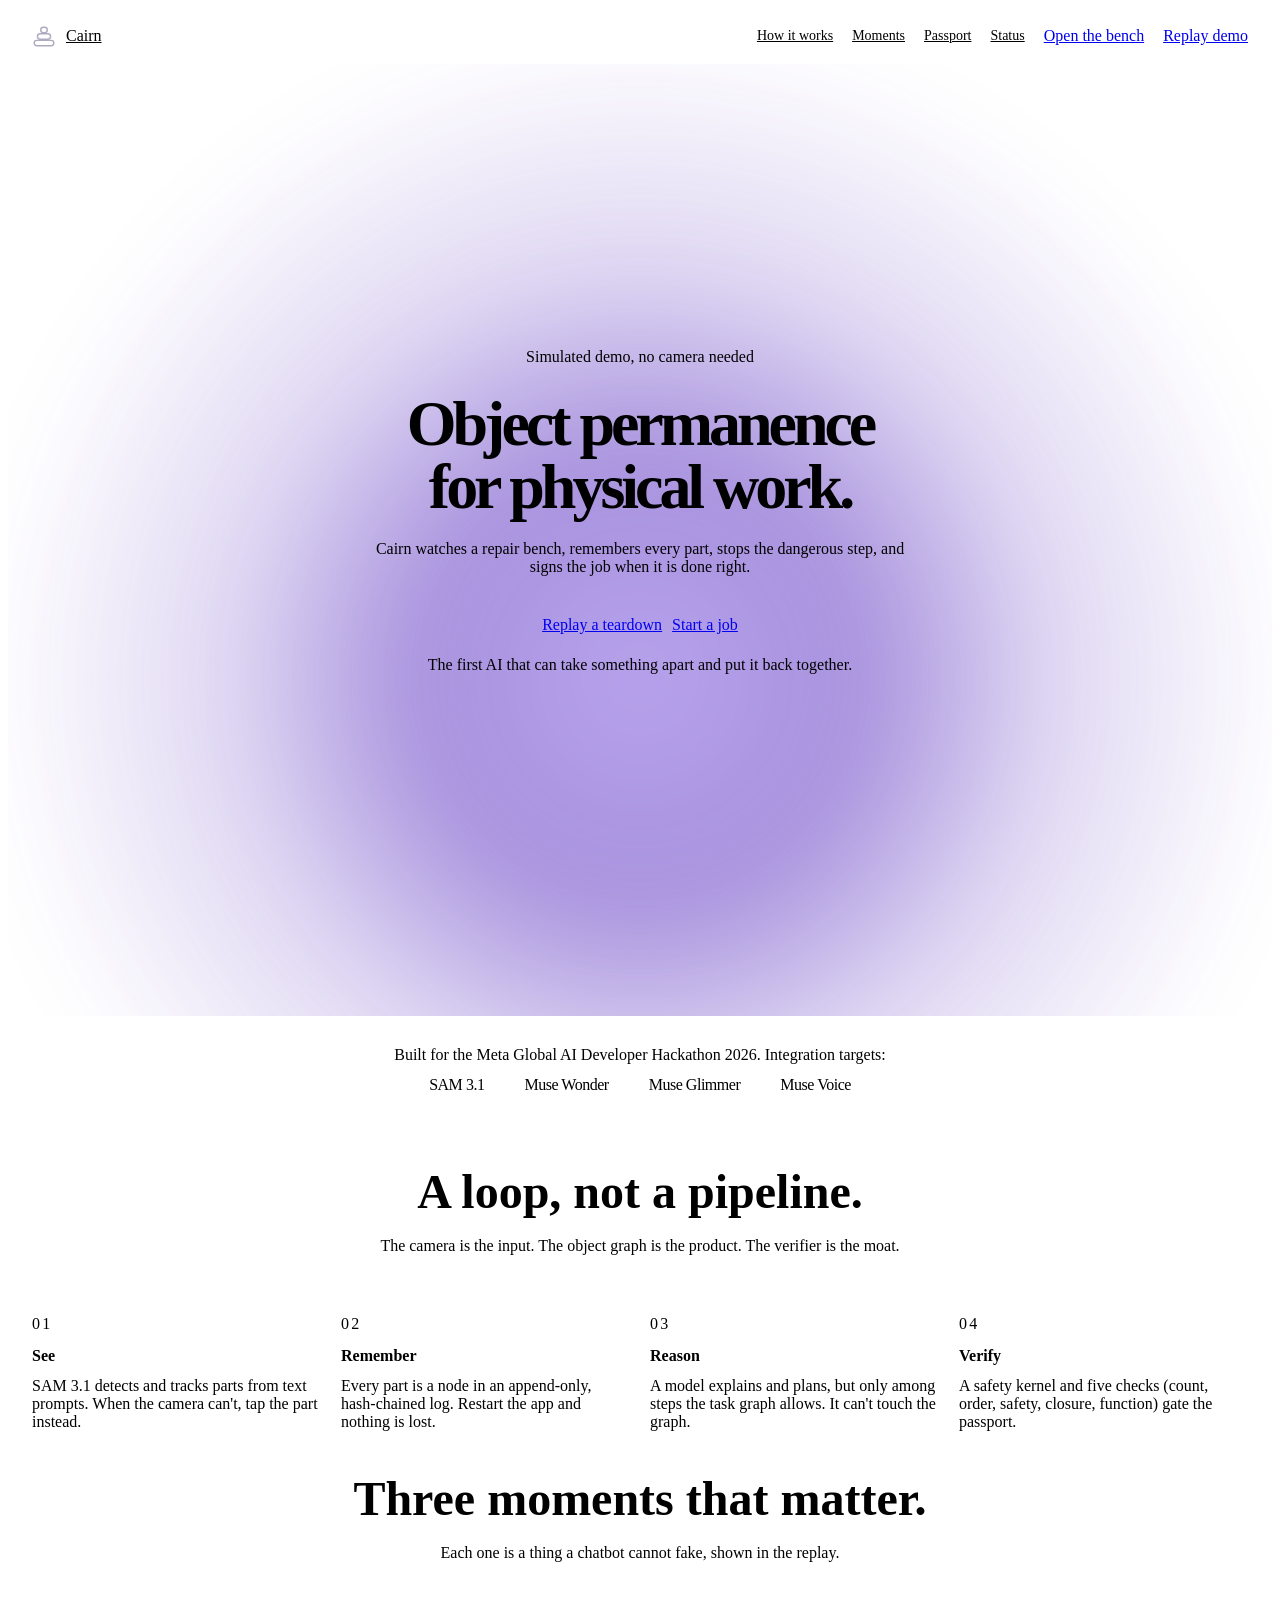
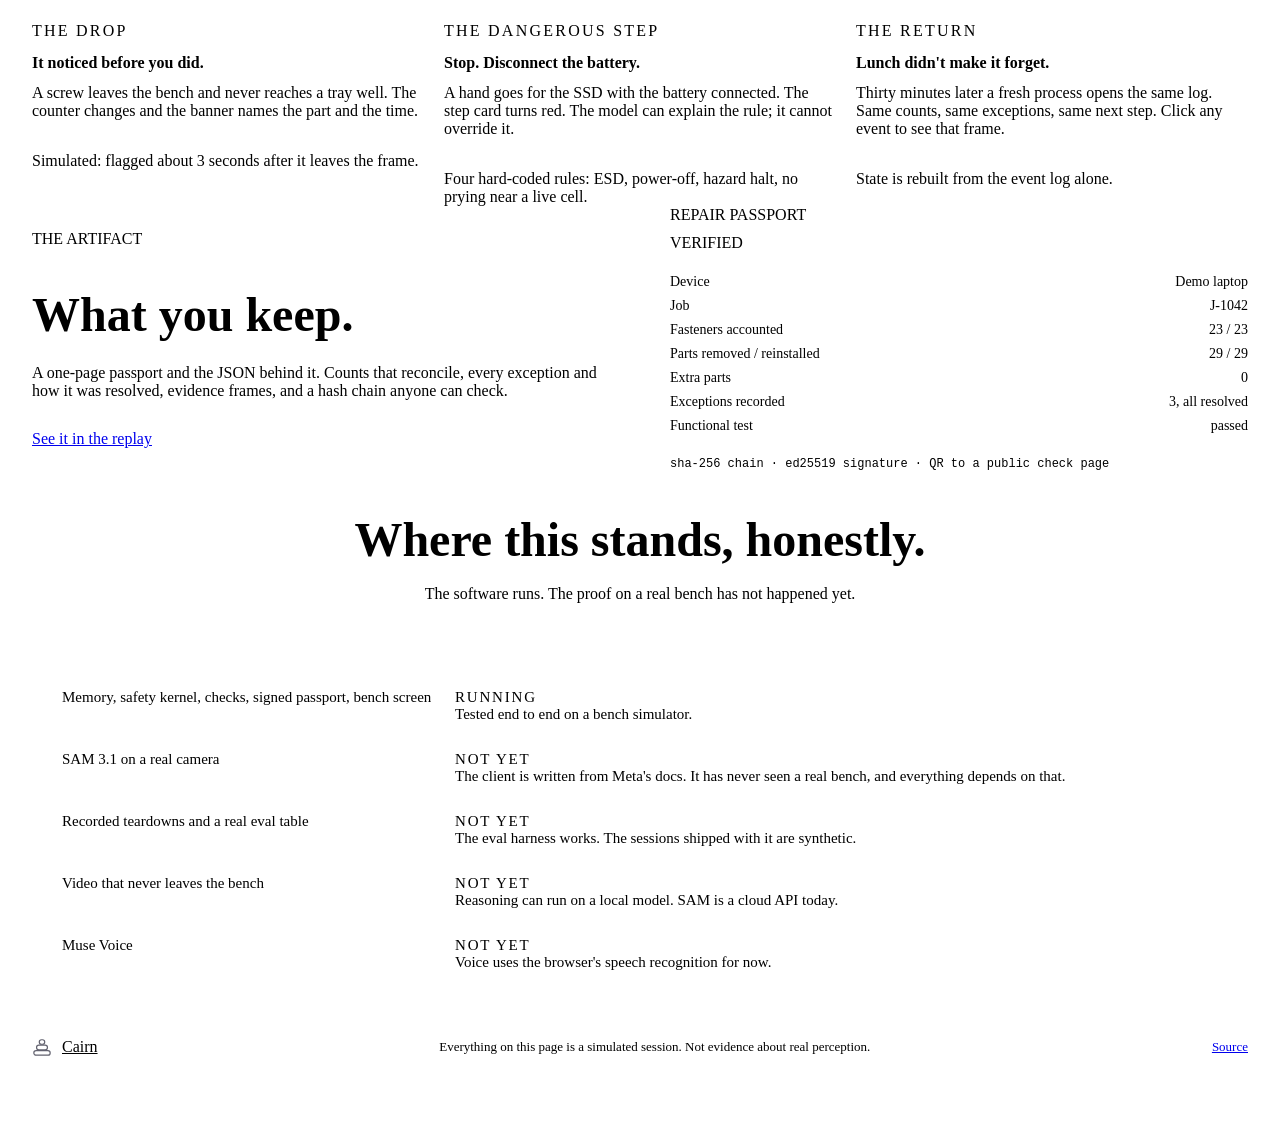
==== cairn/ui/index.html @ a3ddbb3a "Apply the dark aurora design system: tokens, landing page, restyled bench screen Shared tokens.css w" ====
<!doctype html>
<html lang="en">
<head>
<meta charset="utf-8">
<meta name="viewport" content="width=device-width,initial-scale=1">
<title>Cairn: object permanence for physical work</title>
<meta name="description" content="Cairn watches a repair bench, remembers every part, stops the dangerous step, and signs the job when it is done right.">
<link rel="stylesheet" href="/ui/tokens.css">
<style>
  .wrap{max-width:var(--page-max);margin:0 auto;padding:0 24px}
  nav{display:flex;align-items:center;gap:19px;padding:16px 0}
  .brand{display:flex;align-items:center;gap:10px;border:0;color:var(--color-chalk);font:500 20px/1 var(--font-display);letter-spacing:0;margin-right:auto}
  .brand:hover{border:0}.brand svg{display:block}
  nav a.l{border:0;color:var(--color-pearl);font-size:14px;font-weight:500}nav a.l:hover{color:var(--color-chalk)}
  /* hero */
  .hero{position:relative;overflow:hidden;text-align:center;min-height:86vh;display:flex;flex-direction:column;align-items:center;justify-content:center;padding:60px 24px 118px}
  .aurora{position:absolute;left:50%;bottom:-38%;width:min(1400px,140vw);aspect-ratio:1;transform:translateX(-50%);pointer-events:none;
    background:radial-gradient(circle,rgb(142,108,228) 0%,rgb(114,79,201) 22%,rgba(114,79,201,.35) 42%,transparent 66%);filter:blur(40px);opacity:.62;animation:drift 14s ease-in-out infinite alternate}
  @keyframes drift{from{transform:translateX(-50%) scale(1)}to{transform:translateX(-47%) scale(1.06)}}
  .hero>*:not(.aurora){position:relative;z-index:1}
  .hero h1{font-size:clamp(40px,8vw,64px);line-height:.99;letter-spacing:-.063em;margin:26px 0 22px;max-width:15ch}
  .hero p{font-size:var(--text-subheading);letter-spacing:var(--tracking-subheading);color:var(--color-pearl);max-width:540px;margin:0 0 40px}
  .ctas{display:flex;gap:10px;flex-wrap:wrap;justify-content:center}
  .note{font-size:var(--text-caption);color:var(--color-fog);margin-top:22px;letter-spacing:var(--tracking-caption)}
  .strip{text-align:center;padding:30px 24px;border-top:1px solid var(--line);border-bottom:1px solid var(--line);background:var(--color-void)}
  .strip .lbl{font-size:var(--text-caption);color:var(--color-ash);margin-bottom:12px}
  .strip .names{display:flex;gap:19px 40px;flex-wrap:wrap;justify-content:center;color:var(--color-ash);font:500 18px var(--font-display);letter-spacing:-.03em}
  section{padding:var(--section-gap) 0 0}
  .head{text-align:center;margin-bottom:60px}
  .head h2{font-size:clamp(32px,5.4vw,48px);letter-spacing:var(--tracking-heading-lg);margin-bottom:18px}
  .head p{font-size:var(--text-subheading);letter-spacing:var(--tracking-subheading);color:var(--color-fog);margin:0 auto;max-width:560px}
  .grid{display:grid;gap:20px}.g4{grid-template-columns:repeat(auto-fit,minmax(240px,1fr))}.g3{grid-template-columns:repeat(auto-fit,minmax(300px,1fr))}
  .card h3{font-size:var(--text-heading-sm);letter-spacing:var(--tracking-heading-sm);margin:14px 0 12px}
  .card p{margin:0;color:var(--color-pearl)}
  .card .num{font:500 11px/1 var(--font-body);letter-spacing:.14em;color:var(--color-fog)}
  .card .fact{margin-top:18px;padding-top:14px;border-top:1px solid var(--line);font-size:var(--text-caption);color:var(--color-fog);letter-spacing:var(--tracking-caption)}
  .split{display:grid;grid-template-columns:1fr 1fr;gap:60px;align-items:center}
  .split h2{font-size:clamp(32px,5vw,48px);letter-spacing:var(--tracking-heading-lg);margin-bottom:22px}
  .split p{font-size:var(--text-subheading);letter-spacing:var(--tracking-subheading);color:var(--color-fog);margin:0 0 30px}
  .passport{background:radial-gradient(ellipse 80% 50% at 50% 135%,rgba(142,108,228,.35),transparent 70%),var(--color-graphite)}
  .passport .st{font:400 var(--text-heading-lg)/1 var(--font-display);letter-spacing:var(--tracking-heading-lg);color:var(--color-chalk);margin:10px 0 22px}
  .kv{display:grid;grid-template-columns:auto 1fr;gap:8px 24px;font-size:14px}.kv dt{color:var(--color-fog)}.kv dd{margin:0;color:var(--color-chalk);text-align:right;font-variant-numeric:tabular-nums}
  .hash{margin-top:22px;font:12px/1.4 ui-monospace,Menlo,Consolas,monospace;color:var(--color-ash);word-break:break-all;letter-spacing:0}
  table{width:100%;border-collapse:collapse;font-size:15px}td{padding:14px 0;border-top:1px solid var(--line);vertical-align:top}
  td:first-child{color:var(--color-chalk);width:34%;padding-right:20px}td.no{color:var(--color-fog)}
  .tag{font:500 11px/1 var(--font-body);letter-spacing:.12em;text-transform:uppercase;color:var(--color-lavender-beam)}.tag.no{color:var(--color-ash)}
  footer{margin-top:var(--section-gap);padding:40px 0 60px;border-top:1px solid var(--line);color:var(--color-ash);font-size:13px;display:flex;gap:19px;flex-wrap:wrap;align-items:center}
  footer .brand{font-size:16px}
  @media(max-width:520px){nav .btn-ghost{display:none}}
  @media(max-width:800px){.split{grid-template-columns:1fr;gap:40px}nav .l{display:none}.hero{min-height:78vh}}
</style>
</head>
<body>
<div class="wrap">
  <nav>
    <a class="brand" href="/" title="Cairn"><svg width="24" height="24" viewBox="0 0 22 22" fill="none" stroke="#aeaac0" stroke-width="1.3"><rect x="2" y="15" width="18" height="5" rx="2.5"/><rect x="5" y="9" width="12" height="5" rx="2.5"/><rect x="8" y="3" width="6" height="5" rx="2.5"/></svg>Cairn</a>
    <a class="l" href="#how">How it works</a><a class="l" href="#moments">Moments</a><a class="l" href="#passport">Passport</a><a class="l" href="#status">Status</a>
    <a class="btn" href="/bench">Open the bench</a>
    <a class="btn-ghost" href="/bench?demo=1">Replay demo</a>
  </nav>
</div>

<header class="hero">
  <div class="aurora" aria-hidden="true"></div>
  <span class="pill">Simulated demo, no camera needed</span>
  <h1 class="display">Object permanence for physical work.</h1>
  <p>Cairn watches a repair bench, remembers every part, stops the dangerous step, and signs the job when it is done right.</p>
  <div class="ctas"><a class="btn" href="/bench?demo=1">Replay a teardown</a><a class="btn-ghost" href="/bench">Start a job</a></div>
  <div class="note">The first AI that can take something apart and put it back together.</div>
</header>

<div class="strip">
  <div class="lbl">Built for the Meta Global AI Developer Hackathon 2026. Integration targets:</div>
  <div class="names"><span>SAM 3.1</span><span>Muse Wonder</span><span>Muse Glimmer</span><span>Muse Voice</span></div>
</div>

<div class="wrap">
  <section id="how">
    <div class="head"><h2>A loop, not a pipeline.</h2><p>The camera is the input. The object graph is the product. The verifier is the moat.</p></div>
    <div class="grid g4">
      <div class="card"><div class="num">01</div><h3>See</h3><p>SAM 3.1 detects and tracks parts from text prompts. When the camera can't, tap the part instead.</p></div>
      <div class="card"><div class="num">02</div><h3>Remember</h3><p>Every part is a node in an append-only, hash-chained log. Restart the app and nothing is lost.</p></div>
      <div class="card"><div class="num">03</div><h3>Reason</h3><p>A model explains and plans, but only among steps the task graph allows. It can't touch the graph.</p></div>
      <div class="card"><div class="num">04</div><h3>Verify</h3><p>A safety kernel and five checks (count, order, safety, closure, function) gate the passport.</p></div>
    </div>
  </section>

  <section id="moments">
    <div class="head"><h2>Three moments that matter.</h2><p>Each one is a thing a chatbot cannot fake, shown in the replay.</p></div>
    <div class="grid g3">
      <div class="card"><div class="num">THE DROP</div><h3>It noticed before you did.</h3><p>A screw leaves the bench and never reaches a tray well. The counter changes and the banner names the part and the time.</p><div class="fact">Simulated: flagged about 3 seconds after it leaves the frame.</div></div>
      <div class="card"><div class="num">THE DANGEROUS STEP</div><h3>Stop. Disconnect the battery.</h3><p>A hand goes for the SSD with the battery connected. The step card turns red. The model can explain the rule; it cannot override it.</p><div class="fact">Four hard-coded rules: ESD, power-off, hazard halt, no prying near a live cell.</div></div>
      <div class="card"><div class="num">THE RETURN</div><h3>Lunch didn't make it forget.</h3><p>Thirty minutes later a fresh process opens the same log. Same counts, same exceptions, same next step. Click any event to see that frame.</p><div class="fact">State is rebuilt from the event log alone.</div></div>
    </div>
  </section>

  <section id="passport">
    <div class="split">
      <div>
        <div class="eyebrow" style="margin-bottom:18px">THE ARTIFACT</div>
        <h2>What you keep.</h2>
        <p>A one-page passport and the JSON behind it. Counts that reconcile, every exception and how it was resolved, evidence frames, and a hash chain anyone can check.</p>
        <div class="ctas" style="justify-content:flex-start"><a class="btn" href="/bench?demo=1">See it in the replay</a></div>
      </div>
      <div class="card passport">
        <div class="eyebrow">REPAIR PASSPORT</div>
        <div class="st">VERIFIED</div>
        <dl class="kv">
          <dt>Device</dt><dd>Demo laptop</dd><dt>Job</dt><dd>J-1042</dd>
          <dt>Fasteners accounted</dt><dd>23 / 23</dd><dt>Parts removed / reinstalled</dt><dd>29 / 29</dd>
          <dt>Extra parts</dt><dd>0</dd><dt>Exceptions recorded</dt><dd>3, all resolved</dd><dt>Functional test</dt><dd>passed</dd>
        </dl>
        <div class="hash">sha-256 chain · ed25519 signature · QR to a public check page</div>
      </div>
    </div>
  </section>

  <section id="status">
    <div class="head"><h2>Where this stands, honestly.</h2><p>The software runs. The proof on a real bench has not happened yet.</p></div>
    <div class="card" style="padding:12px 30px">
      <table>
        <tr><td>Memory, safety kernel, checks, signed passport, bench screen</td><td><span class="tag">Running</span><br>Tested end to end on a bench simulator.</td></tr>
        <tr><td>SAM 3.1 on a real camera</td><td class="no"><span class="tag no">Not yet</span><br>The client is written from Meta's docs. It has never seen a real bench, and everything depends on that.</td></tr>
        <tr><td>Recorded teardowns and a real eval table</td><td class="no"><span class="tag no">Not yet</span><br>The eval harness works. The sessions shipped with it are synthetic.</td></tr>
        <tr><td>Video that never leaves the bench</td><td class="no"><span class="tag no">Not yet</span><br>Reasoning can run on a local model. SAM is a cloud API today.</td></tr>
        <tr><td>Muse Voice</td><td class="no"><span class="tag no">Not yet</span><br>Voice uses the browser's speech recognition for now.</td></tr>
      </table>
    </div>
  </section>

  <footer>
    <a class="brand" href="/"><svg width="20" height="20" viewBox="0 0 22 22" fill="none" stroke="#62626f" stroke-width="1.3"><rect x="2" y="15" width="18" height="5" rx="2.5"/><rect x="5" y="9" width="12" height="5" rx="2.5"/><rect x="8" y="3" width="6" height="5" rx="2.5"/></svg>Cairn</a>
    <span>Everything on this page is a simulated session. Not evidence about real perception.</span>
    <a href="https://github.com/ABDULWAHAB-dev7/CAIRN-AI" style="margin-left:auto">Source</a>
  </footer>
</div>
</body>
</html>
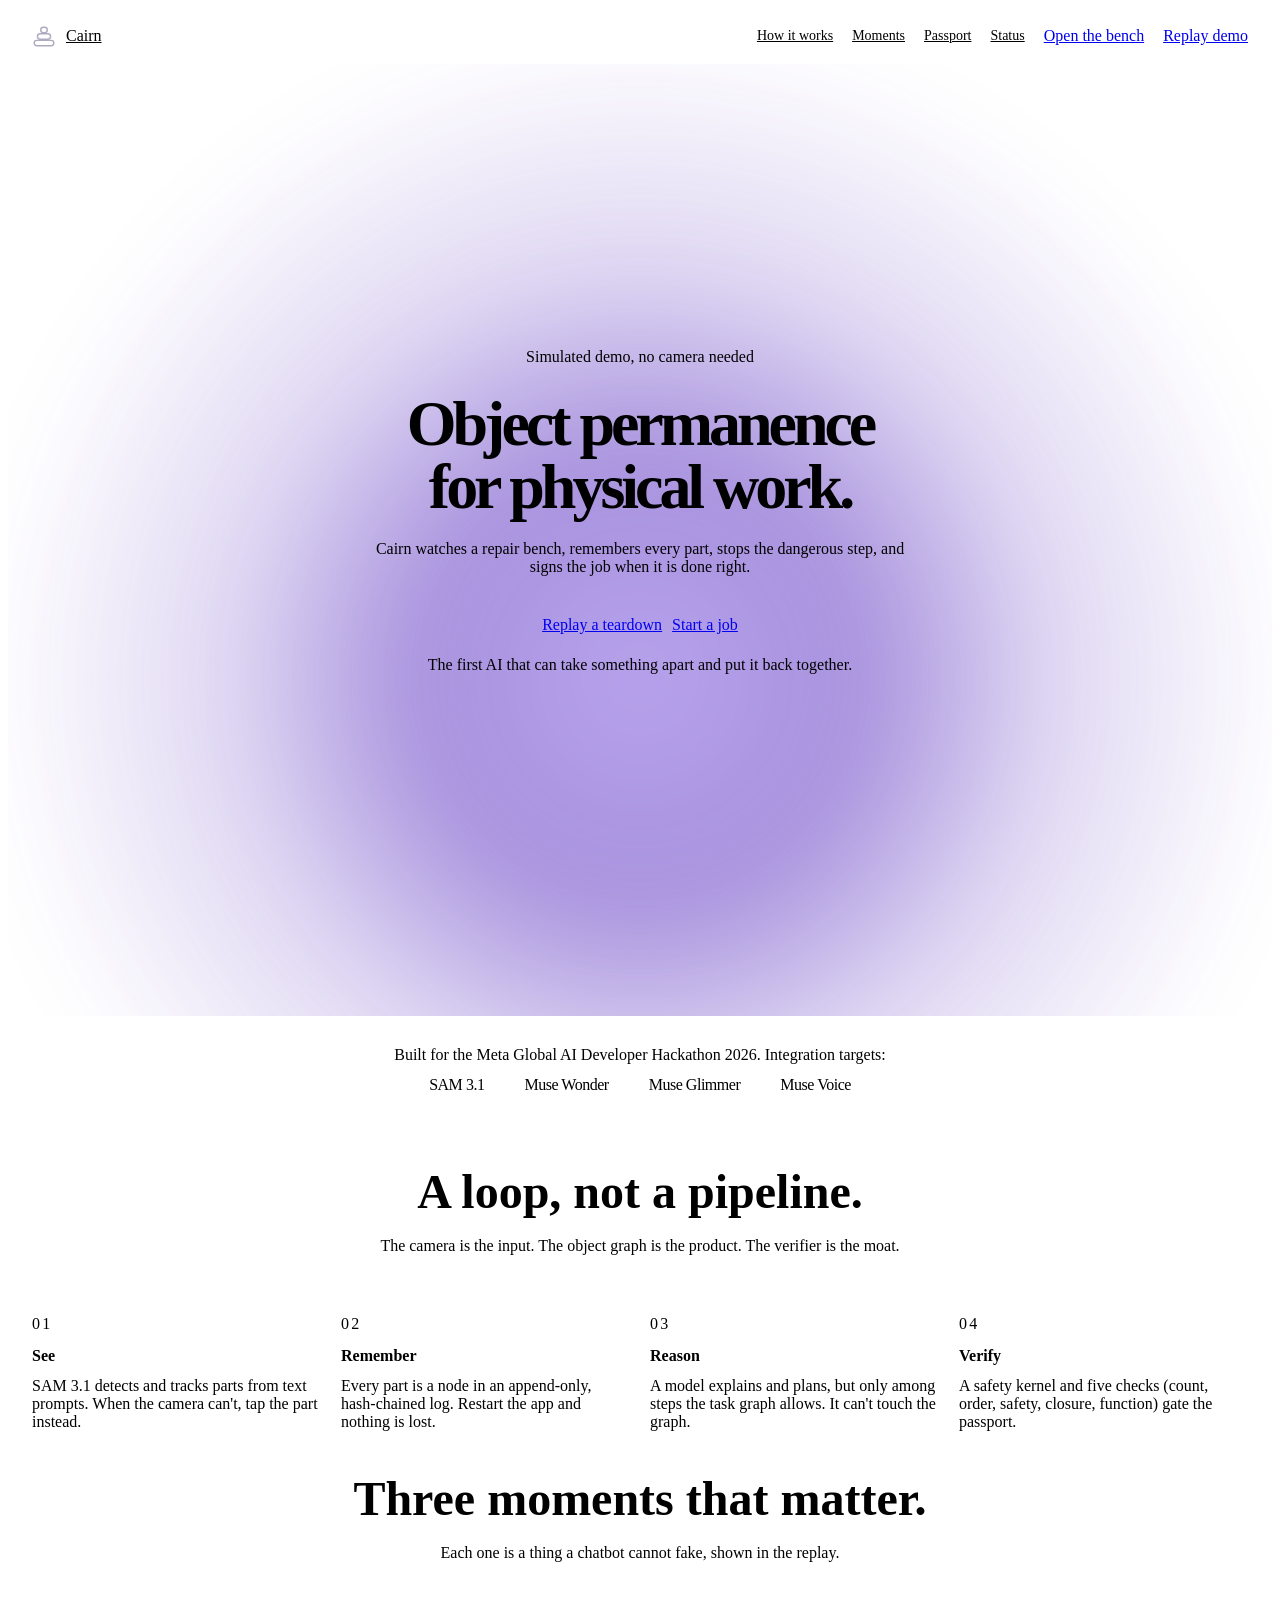
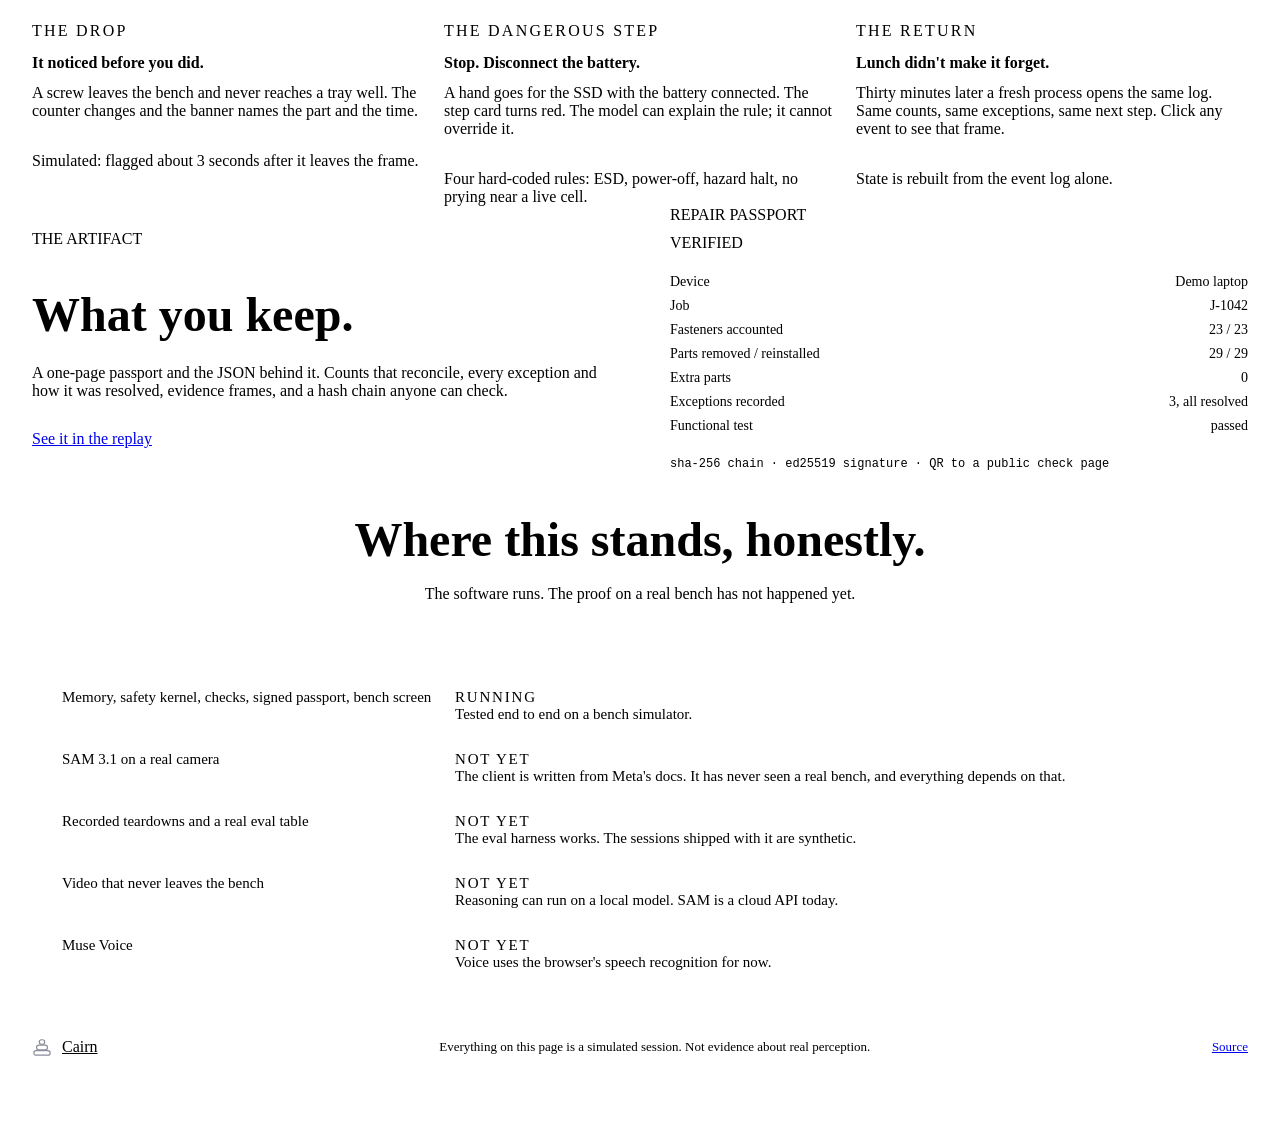
==== commit 8820edb6: "Debug the web: safety-record bug, dialogs, a11y, polling, auth, limits - Voice/typed questions no lo" ====
--- a/cairn/ui/index.html
+++ b/cairn/ui/index.html
@@ -23,8 +23,8 @@
   .ctas{display:flex;gap:10px;flex-wrap:wrap;justify-content:center}
   .note{font-size:var(--text-caption);color:var(--color-fog);margin-top:22px;letter-spacing:var(--tracking-caption)}
   .strip{text-align:center;padding:30px 24px;border-top:1px solid var(--line);border-bottom:1px solid var(--line);background:var(--color-void)}
-  .strip .lbl{font-size:var(--text-caption);color:var(--color-ash);margin-bottom:12px}
-  .strip .names{display:flex;gap:19px 40px;flex-wrap:wrap;justify-content:center;color:var(--color-ash);font:500 18px var(--font-display);letter-spacing:-.03em}
+  .strip .lbl{font-size:var(--text-caption);color:var(--color-fog);margin-bottom:12px}
+  .strip .names{display:flex;gap:19px 40px;flex-wrap:wrap;justify-content:center;color:var(--color-fog);font:500 18px var(--font-display);letter-spacing:-.03em}
   section{padding:var(--section-gap) 0 0}
   .head{text-align:center;margin-bottom:60px}
   .head h2{font-size:clamp(32px,5.4vw,48px);letter-spacing:var(--tracking-heading-lg);margin-bottom:18px}
@@ -40,11 +40,11 @@
   .passport{background:radial-gradient(ellipse 80% 50% at 50% 135%,rgba(142,108,228,.35),transparent 70%),var(--color-graphite)}
   .passport .st{font:400 var(--text-heading-lg)/1 var(--font-display);letter-spacing:var(--tracking-heading-lg);color:var(--color-chalk);margin:10px 0 22px}
   .kv{display:grid;grid-template-columns:auto 1fr;gap:8px 24px;font-size:14px}.kv dt{color:var(--color-fog)}.kv dd{margin:0;color:var(--color-chalk);text-align:right;font-variant-numeric:tabular-nums}
-  .hash{margin-top:22px;font:12px/1.4 ui-monospace,Menlo,Consolas,monospace;color:var(--color-ash);word-break:break-all;letter-spacing:0}
+  .hash{margin-top:22px;font:12px/1.4 ui-monospace,Menlo,Consolas,monospace;color:var(--color-fog);word-break:break-all;letter-spacing:0}
   table{width:100%;border-collapse:collapse;font-size:15px}td{padding:14px 0;border-top:1px solid var(--line);vertical-align:top}
   td:first-child{color:var(--color-chalk);width:34%;padding-right:20px}td.no{color:var(--color-fog)}
-  .tag{font:500 11px/1 var(--font-body);letter-spacing:.12em;text-transform:uppercase;color:var(--color-lavender-beam)}.tag.no{color:var(--color-ash)}
-  footer{margin-top:var(--section-gap);padding:40px 0 60px;border-top:1px solid var(--line);color:var(--color-ash);font-size:13px;display:flex;gap:19px;flex-wrap:wrap;align-items:center}
+  .tag{font:500 11px/1 var(--font-body);letter-spacing:.12em;text-transform:uppercase;color:var(--color-lavender-beam)}.tag.no{color:var(--color-fog)}
+  footer{margin-top:var(--section-gap);padding:40px 0 60px;border-top:1px solid var(--line);color:var(--color-fog);font-size:13px;display:flex;gap:19px;flex-wrap:wrap;align-items:center}
   footer .brand{font-size:16px}
   @media(max-width:520px){nav .btn-ghost{display:none}}
   @media(max-width:800px){.split{grid-template-columns:1fr;gap:40px}nav .l{display:none}.hero{min-height:78vh}}
@@ -52,7 +52,7 @@
 </head>
 <body>
 <div class="wrap">
-  <nav>
+  <nav aria-label="Main">
     <a class="brand" href="/" title="Cairn"><svg width="24" height="24" viewBox="0 0 22 22" fill="none" stroke="#aeaac0" stroke-width="1.3"><rect x="2" y="15" width="18" height="5" rx="2.5"/><rect x="5" y="9" width="12" height="5" rx="2.5"/><rect x="8" y="3" width="6" height="5" rx="2.5"/></svg>Cairn</a>
     <a class="l" href="#how">How it works</a><a class="l" href="#moments">Moments</a><a class="l" href="#passport">Passport</a><a class="l" href="#status">Status</a>
     <a class="btn" href="/bench">Open the bench</a>
@@ -74,7 +74,7 @@
   <div class="names"><span>SAM 3.1</span><span>Muse Wonder</span><span>Muse Glimmer</span><span>Muse Voice</span></div>
 </div>
 
-<div class="wrap">
+<main class="wrap">
   <section id="how">
     <div class="head"><h2>A loop, not a pipeline.</h2><p>The camera is the input. The object graph is the product. The verifier is the moat.</p></div>
     <div class="grid g4">
@@ -128,8 +128,10 @@
     </div>
   </section>
 
+</main>
+<div class="wrap">
   <footer>
-    <a class="brand" href="/"><svg width="20" height="20" viewBox="0 0 22 22" fill="none" stroke="#62626f" stroke-width="1.3"><rect x="2" y="15" width="18" height="5" rx="2.5"/><rect x="5" y="9" width="12" height="5" rx="2.5"/><rect x="8" y="3" width="6" height="5" rx="2.5"/></svg>Cairn</a>
+    <a class="brand" href="/"><svg width="20" height="20" viewBox="0 0 22 22" fill="none" stroke="#8b8e9c" stroke-width="1.3"><rect x="2" y="15" width="18" height="5" rx="2.5"/><rect x="5" y="9" width="12" height="5" rx="2.5"/><rect x="8" y="3" width="6" height="5" rx="2.5"/></svg>Cairn</a>
     <span>Everything on this page is a simulated session. Not evidence about real perception.</span>
     <a href="https://github.com/ABDULWAHAB-dev7/CAIRN-AI" style="margin-left:auto">Source</a>
   </footer>
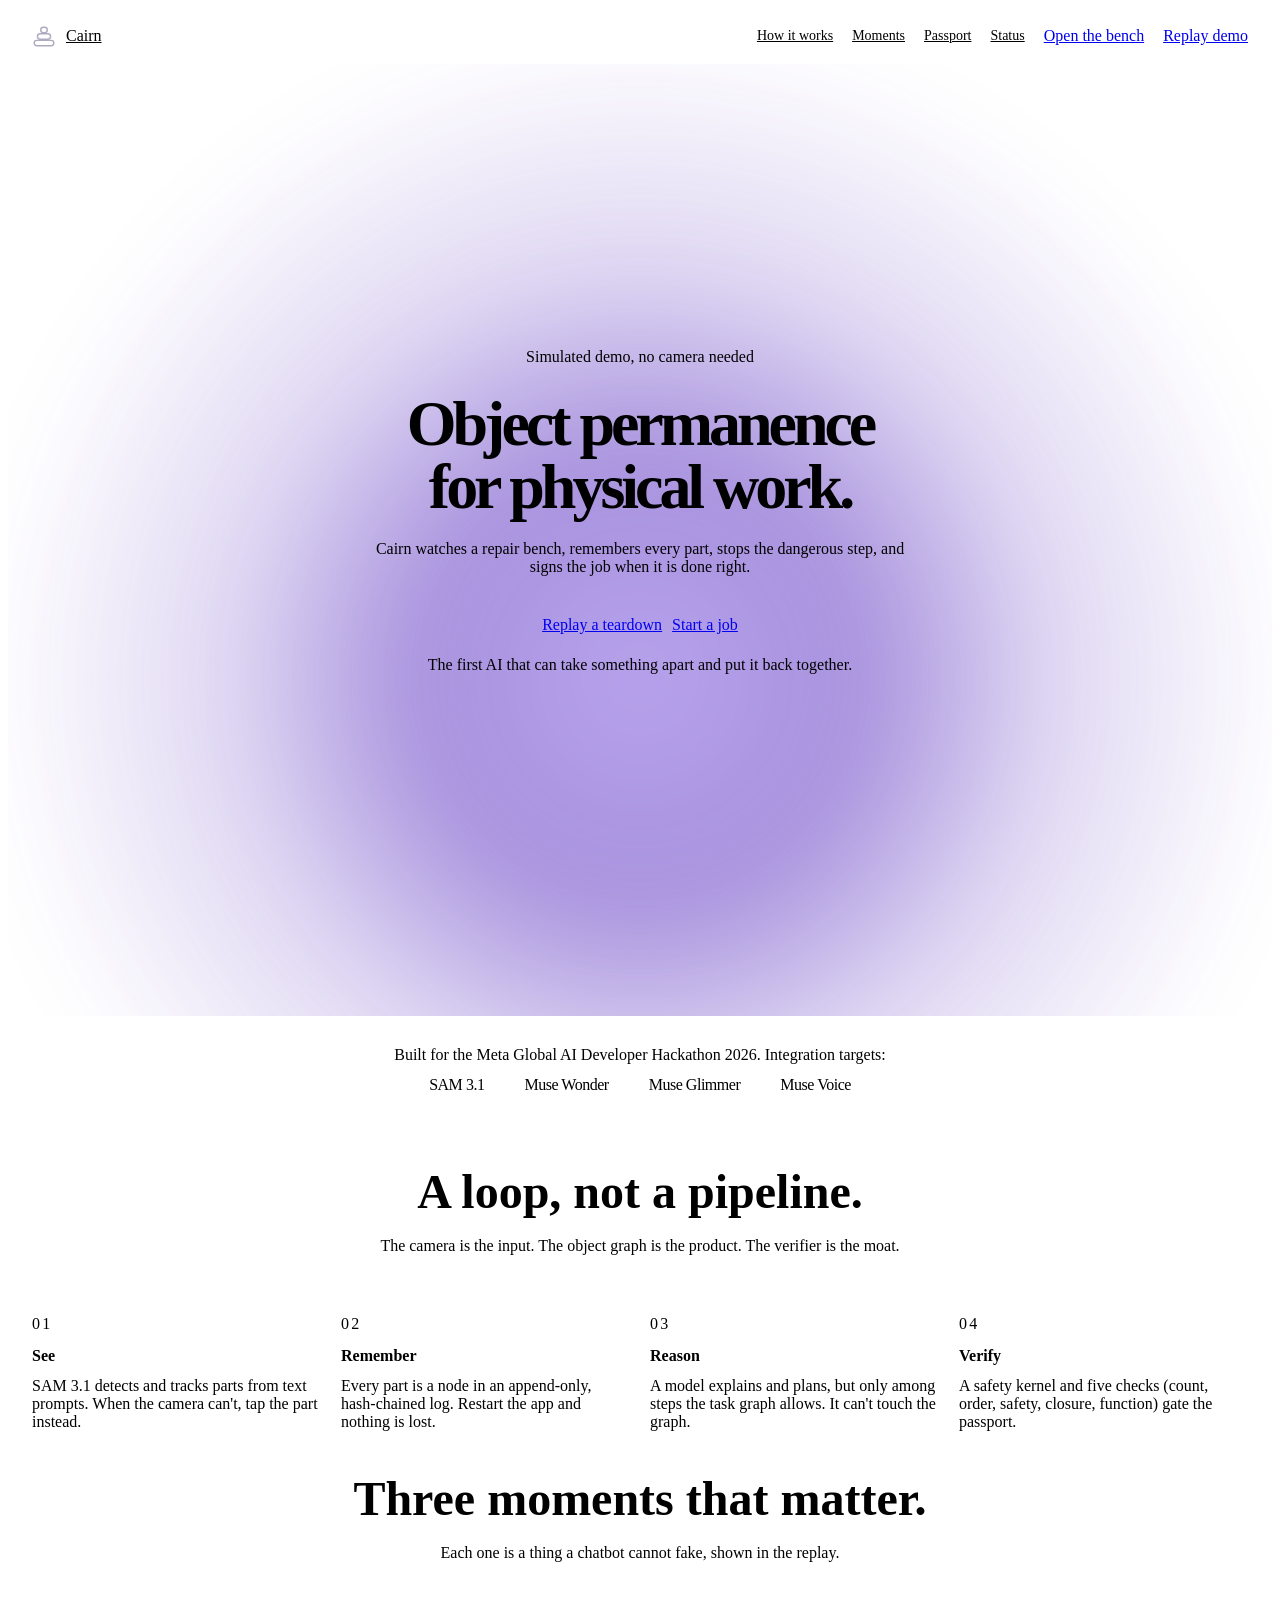
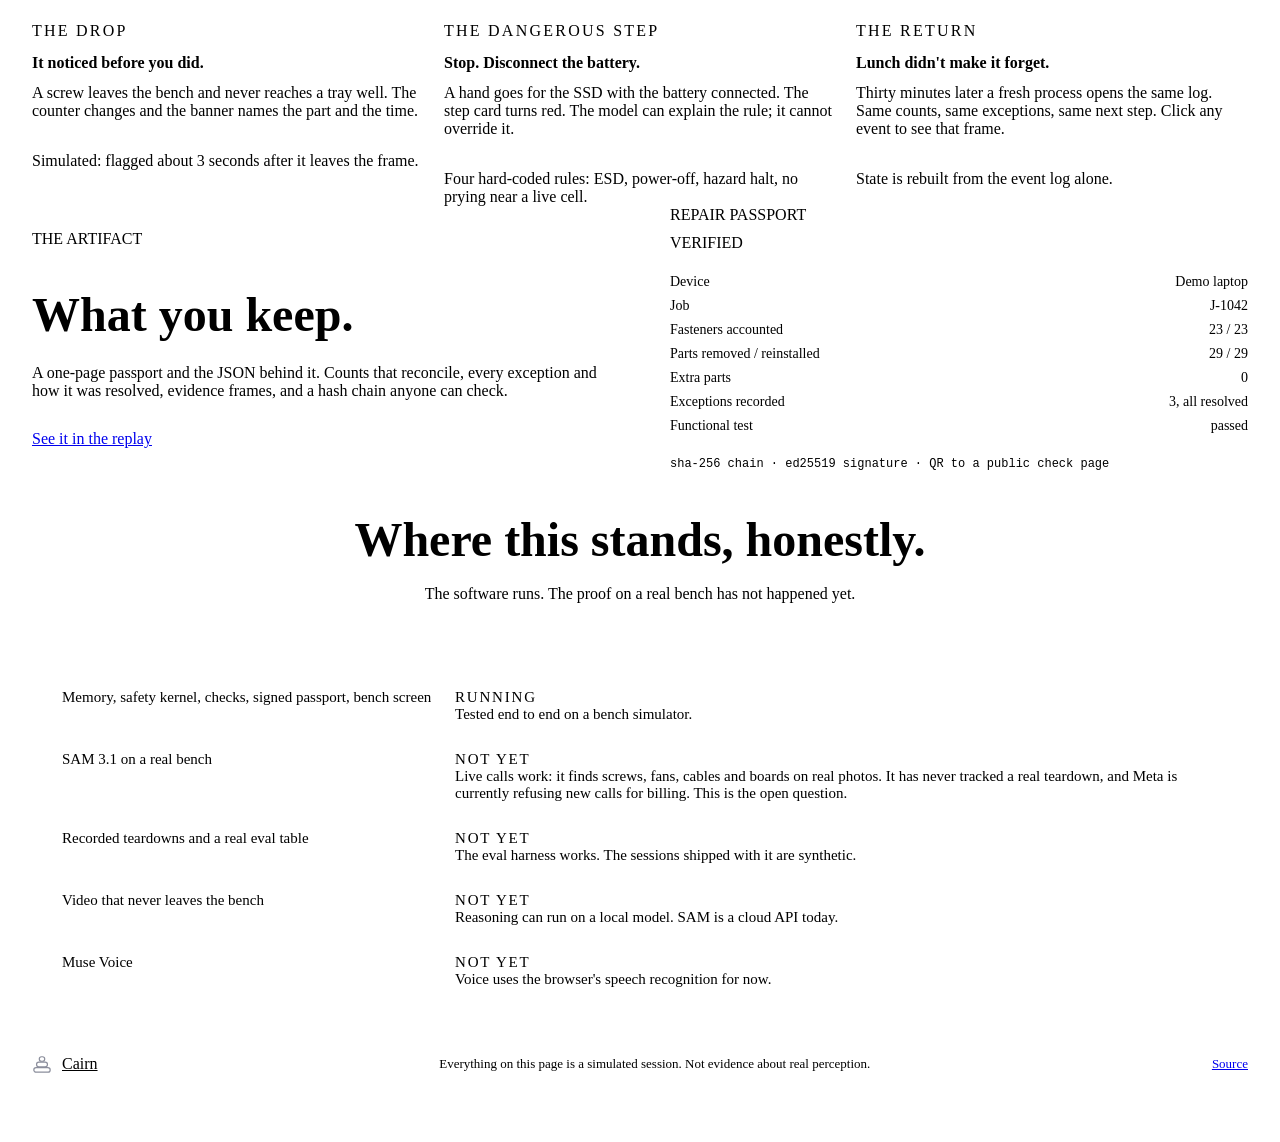
==== commit 34dbfd7a: "Landing: state the live SAM result honestly; silence the static /health 404 - The status table said " ====
--- a/cairn/ui/index.html
+++ b/cairn/ui/index.html
@@ -3,6 +3,7 @@
 <head>
 <meta charset="utf-8">
 <meta name="viewport" content="width=device-width,initial-scale=1">
+<link rel="icon" href="data:image/svg+xml,%3Csvg xmlns='http://www.w3.org/2000/svg' viewBox='0 0 32 32'%3E%3Crect width='32' height='32' rx='8' fill='%2308080a'/%3E%3Crect x='9' y='20' width='14' height='4' rx='2' fill='%23ab8ff1'/%3E%3Crect x='11' y='15' width='10' height='4' rx='2' fill='%23dad7de'/%3E%3Crect x='13' y='10' width='6' height='4' rx='2' fill='%23fff'/%3E%3C/svg%3E">
 <title>Cairn: object permanence for physical work</title>
 <meta name="description" content="Cairn watches a repair bench, remembers every part, stops the dangerous step, and signs the job when it is done right.">
 <link rel="stylesheet" href="/ui/tokens.css">
@@ -120,7 +121,7 @@
     <div class="card" style="padding:12px 30px">
       <table>
         <tr><td>Memory, safety kernel, checks, signed passport, bench screen</td><td><span class="tag">Running</span><br>Tested end to end on a bench simulator.</td></tr>
-        <tr><td>SAM 3.1 on a real camera</td><td class="no"><span class="tag no">Not yet</span><br>The client is written from Meta's docs. It has never seen a real bench, and everything depends on that.</td></tr>
+        <tr><td>SAM 3.1 on a real bench</td><td class="no"><span class="tag no">Not yet</span><br>Live calls work: it finds screws, fans, cables and boards on real photos. It has never tracked a real teardown, and Meta is currently refusing new calls for billing. This is the open question.</td></tr>
         <tr><td>Recorded teardowns and a real eval table</td><td class="no"><span class="tag no">Not yet</span><br>The eval harness works. The sessions shipped with it are synthetic.</td></tr>
         <tr><td>Video that never leaves the bench</td><td class="no"><span class="tag no">Not yet</span><br>Reasoning can run on a local model. SAM is a cloud API today.</td></tr>
         <tr><td>Muse Voice</td><td class="no"><span class="tag no">Not yet</span><br>Voice uses the browser's speech recognition for now.</td></tr>
